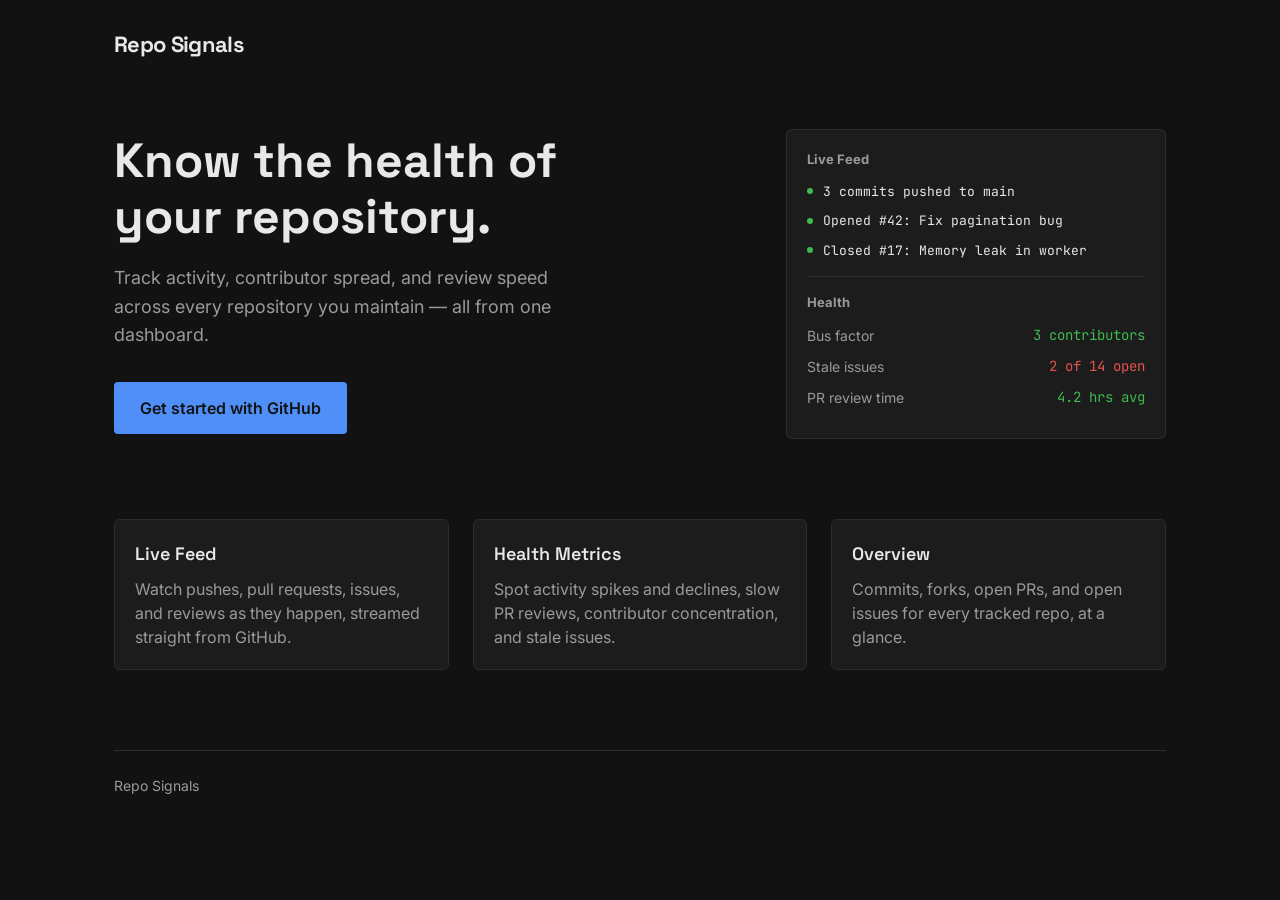
==== frontend/index.html @ c95cc1a8 "feat: landing page completed" ====
<!DOCTYPE html>
<html lang="en">
<head>
	<meta charset="UTF-8">
	<meta name="viewport" content="width=device-width, initial-scale=1.0">
	<title>Repo Signals</title>
	<link rel="stylesheet" href="common.css">
	<link rel="stylesheet" href="index.css">
</head>
<body>

	<div id="landing-container">

		<header class="landing-header">
			<span class="landing-wordmark">Repo Signals</span>
		</header>

		<section class="hero">
			<div class="hero-content">
				<h1 class="hero-headline">Know the health of your repository.</h1>
				<p class="hero-subhead">Track activity, contributor spread, and review speed across every repository you maintain — all from one dashboard.</p>
				<a href="./login.html" id="get-started-button">Get started with GitHub</a>
			</div>

			<div class="hero-preview card">
				<div class="preview-section-label">Live Feed</div>
				<div class="preview-feed-line">
					<span class="preview-live-dot"></span>
					<span>3 commits pushed to main</span>
				</div>
				<div class="preview-feed-line">
					<span class="preview-live-dot"></span>
					<span>Opened #42: Fix pagination bug</span>
				</div>
				<div class="preview-feed-line">
					<span class="preview-live-dot"></span>
					<span>Closed #17: Memory leak in worker</span>
				</div>

				<div class="preview-divider"></div>

				<div class="preview-section-label">Health</div>
				<div class="preview-metric-row">
					<span class="text-muted">Bus factor</span>
					<span class="status-good">3 contributors</span>
				</div>
				<div class="preview-metric-row">
					<span class="text-muted">Stale issues</span>
					<span class="status-bad">2 of 14 open</span>
				</div>
				<div class="preview-metric-row">
					<span class="text-muted">PR review time</span>
					<span class="status-good">4.2 hrs avg</span>
				</div>
			</div>
		</section>

		<section class="feature-grid">
			<div class="feature-card card">
				<h3>Live Feed</h3>
				<p class="text-muted">Watch pushes, pull requests, issues, and reviews as they happen, streamed straight from GitHub.</p>
			</div>
			<div class="feature-card card">
				<h3>Health Metrics</h3>
				<p class="text-muted">Spot activity spikes and declines, slow PR reviews, contributor concentration, and stale issues.</p>
			</div>
			<div class="feature-card card">
				<h3>Overview</h3>
				<p class="text-muted">Commits, forks, open PRs, and open issues for every tracked repo, at a glance.</p>
			</div>
		</section>

		<footer class="landing-footer">
			<span class="text-muted">Repo Signals</span>
		</footer>

	</div>

	<script type="module" src="index.js"></script>
</body>
</html>
---- frontend/common.css ----
@import url('https://fonts.googleapis.com/css2?family=Space+Grotesk:wght@700;800&family=Inter:wght@400;500;600&family=JetBrains+Mono:wght@400;500&display=swap');


:root {
	--color-bg: #121212;
	--color-surface: #1c1c1c;
	--color-border: #2c2c2c;
	--color-text-primary: #e8e8e8;
	--color-text-muted: #9a9a9a;
	--color-accent: #4f8ff7;
	--color-accent-hover: #3d7ce0;
	--color-success: #3fb950;
	--color-warning: #e5534b;
}

* {
	box-sizing: border-box;
	margin: 0;
	padding: 0;
}

html {
	font-size: 16px;
}

body {
	background-color: var(--color-bg);
	color: var(--color-text-primary);
	font-family: 'Inter', Arial, sans-serif;
	font-size: 1rem;
	line-height: 1.5;
	min-height: 100vh;
}

h1 {
	font-size: 2rem;
	font-weight: 700;
	font-family: 'Space Grotesk', Arial, sans-serif;
	color: var(--color-text-primary);
	margin-bottom: 16px;
}

h2 {
	font-size: 1.5rem;
	font-weight: 700;
	font-family: 'Space Grotesk', Arial, sans-serif;
	color: var(--color-text-primary);
	margin-bottom: 12px;
}

h3 {
	font-size: 1.125rem;
	font-weight: 600;
	font-family: 'Space Grotesk', Arial, sans-serif;
	color: var(--color-text-primary);
	margin-bottom: 8px;
}

p {
	color: var(--color-text-primary);
}

a {
	color: var(--color-accent);
	text-decoration: none;
}

a:hover {
	text-decoration: underline;
}

a:focus-visible {
	outline-width: 2px;
	outline-style: solid;
	outline-color: var(--color-accent);
	outline-offset: 2px;
}

button {
	background-color: var(--color-accent);
	color: var(--color-bg);
	font-family: 'Inter', Arial, sans-serif;
	font-size: 1rem;
	font-weight: 600;
	border-width: 0px;
	border-style: none;
	border-radius: 4px;
	padding-top: 10px;
	padding-bottom: 10px;
	padding-left: 18px;
	padding-right: 18px;
	cursor: pointer;
	transition-property: transform, background-color;
	transition-duration: 0.15s;
	transition-timing-function: ease-out;
}

button:hover {
	background-color: var(--color-accent-hover);
	transform: translateY(-2px);
}

button:focus-visible {
	outline-width: 2px;
	outline-style: solid;
	outline-color: var(--color-text-primary);
	outline-offset: 2px;
}

button:disabled {
	background-color: var(--color-border);
	color: var(--color-text-muted);
	cursor: not-allowed;
}

.container {
	max-width: 1100px;
	margin-left: auto;
	margin-right: auto;
	padding-left: 24px;
	padding-right: 24px;
	padding-top: 32px;
	padding-bottom: 32px;
}

.card {
	background-color: var(--color-surface);
	border-width: 1px;
	border-style: solid;
	border-color: var(--color-border);
	border-radius: 6px;
	padding-top: 20px;
	padding-bottom: 20px;
	padding-left: 20px;
	padding-right: 20px;
	transition-property: transform, box-shadow, border-color;
	transition-duration: 0.2s;
	transition-timing-function: ease-out;
}

.card:hover {
	transform: translateY(-4px);
	border-color: var(--color-accent);
	box-shadow: 0px 8px 24px rgba(79, 143, 247, 0.15);
}

.text-muted {
	color: var(--color-text-muted);
}

.status-good {
	color: var(--color-success);
}

.status-bad {
	color: var(--color-warning);
}
---- frontend/index.css ----
#landing-container {
	max-width: 1100px;
	margin-left: auto;
	margin-right: auto;
	padding-left: 24px;
	padding-right: 24px;
}

.landing-header {
	padding-top: 28px;
	padding-bottom: 28px;
}

.landing-wordmark {
	font-size: 1.375rem;
	font-weight: 800;
	font-family: 'Space Grotesk', Arial, sans-serif;
	letter-spacing: -0.03em;
	color: var(--color-text-primary);
}

.hero {
	display: flex;
	flex-direction: row;
	align-items: center;
	justify-content: space-between;
	gap: 60px;
	padding-top: 40px;
	padding-bottom: 80px;
}

.hero-content {
	flex-basis: 50%;
}

.hero-headline {
	font-size: 3rem;
	font-weight: 700;
	line-height: 1.15;
	color: var(--color-text-primary);
	margin-bottom: 20px;
}

.hero-subhead {
	font-size: 1.125rem;
	color: var(--color-text-muted);
	line-height: 1.6;
	margin-bottom: 32px;
	max-width: 480px;
}

#get-started-button {
	background-color: var(--color-accent);
	color: var(--color-bg);
	font-size: 1rem;
	font-weight: 600;
	text-decoration: none;
	display: inline-block;
	border-radius: 4px;
	padding-top: 14px;
	padding-bottom: 14px;
	padding-left: 26px;
	padding-right: 26px;
	transition-property: transform, background-color;
	transition-duration: 0.15s;
	transition-timing-function: ease-out;
}

#get-started-button:hover {
	background-color: var(--color-accent-hover);
	text-decoration: none;
	transform: translateY(-2px);
}

#get-started-button:focus-visible {
	outline-width: 2px;
	outline-style: solid;
	outline-color: var(--color-text-primary);
	outline-offset: 2px;
}

.hero-preview {
	flex-basis: 40%;
	max-width: 380px;
}

.preview-section-label {
	font-size: 0.8125rem;
	font-weight: 700;
	color: var(--color-text-muted);
	margin-bottom: 12px;
}

.preview-feed-line {
	display: flex;
	flex-direction: row;
	align-items: center;
	gap: 10px;
	font-family: 'JetBrains Mono', monospace;
	font-size: 0.8125rem;
	color: var(--color-text-primary);
	margin-bottom: 10px;
}

.preview-live-dot {
	width: 6px;
	height: 6px;
	border-radius: 50%;
	background-color: var(--color-success);
	flex-shrink: 0;
}

.preview-divider {
	border-top-width: 1px;
	border-top-style: solid;
	border-top-color: var(--color-border);
	margin-top: 16px;
	margin-bottom: 16px;
}

.preview-metric-row {
	display: flex;
	flex-direction: row;
	align-items: center;
	justify-content: space-between;
	font-size: 0.875rem;
	margin-bottom: 10px;
}

.feature-grid {
	display: flex;
	flex-direction: row;
	gap: 24px;
	padding-bottom: 80px;
}

.feature-card {
	flex-basis: 33%;
}

.feature-card h3 {
	margin-bottom: 10px;
}

.landing-footer {
	border-top-width: 1px;
	border-top-style: solid;
	border-top-color: var(--color-border);
	padding-top: 24px;
	padding-bottom: 24px;
	font-size: 0.875rem;
}

.preview-metric-row span:last-child {
	font-family: 'JetBrains Mono', monospace;
}


@media (max-width: 800px) {
	.hero {
		flex-direction: column;
		align-items: flex-start;
	}
	.hero-preview {
		max-width: none;
		width: 100%;
	}
	.feature-grid {
		flex-direction: column;
	}
}
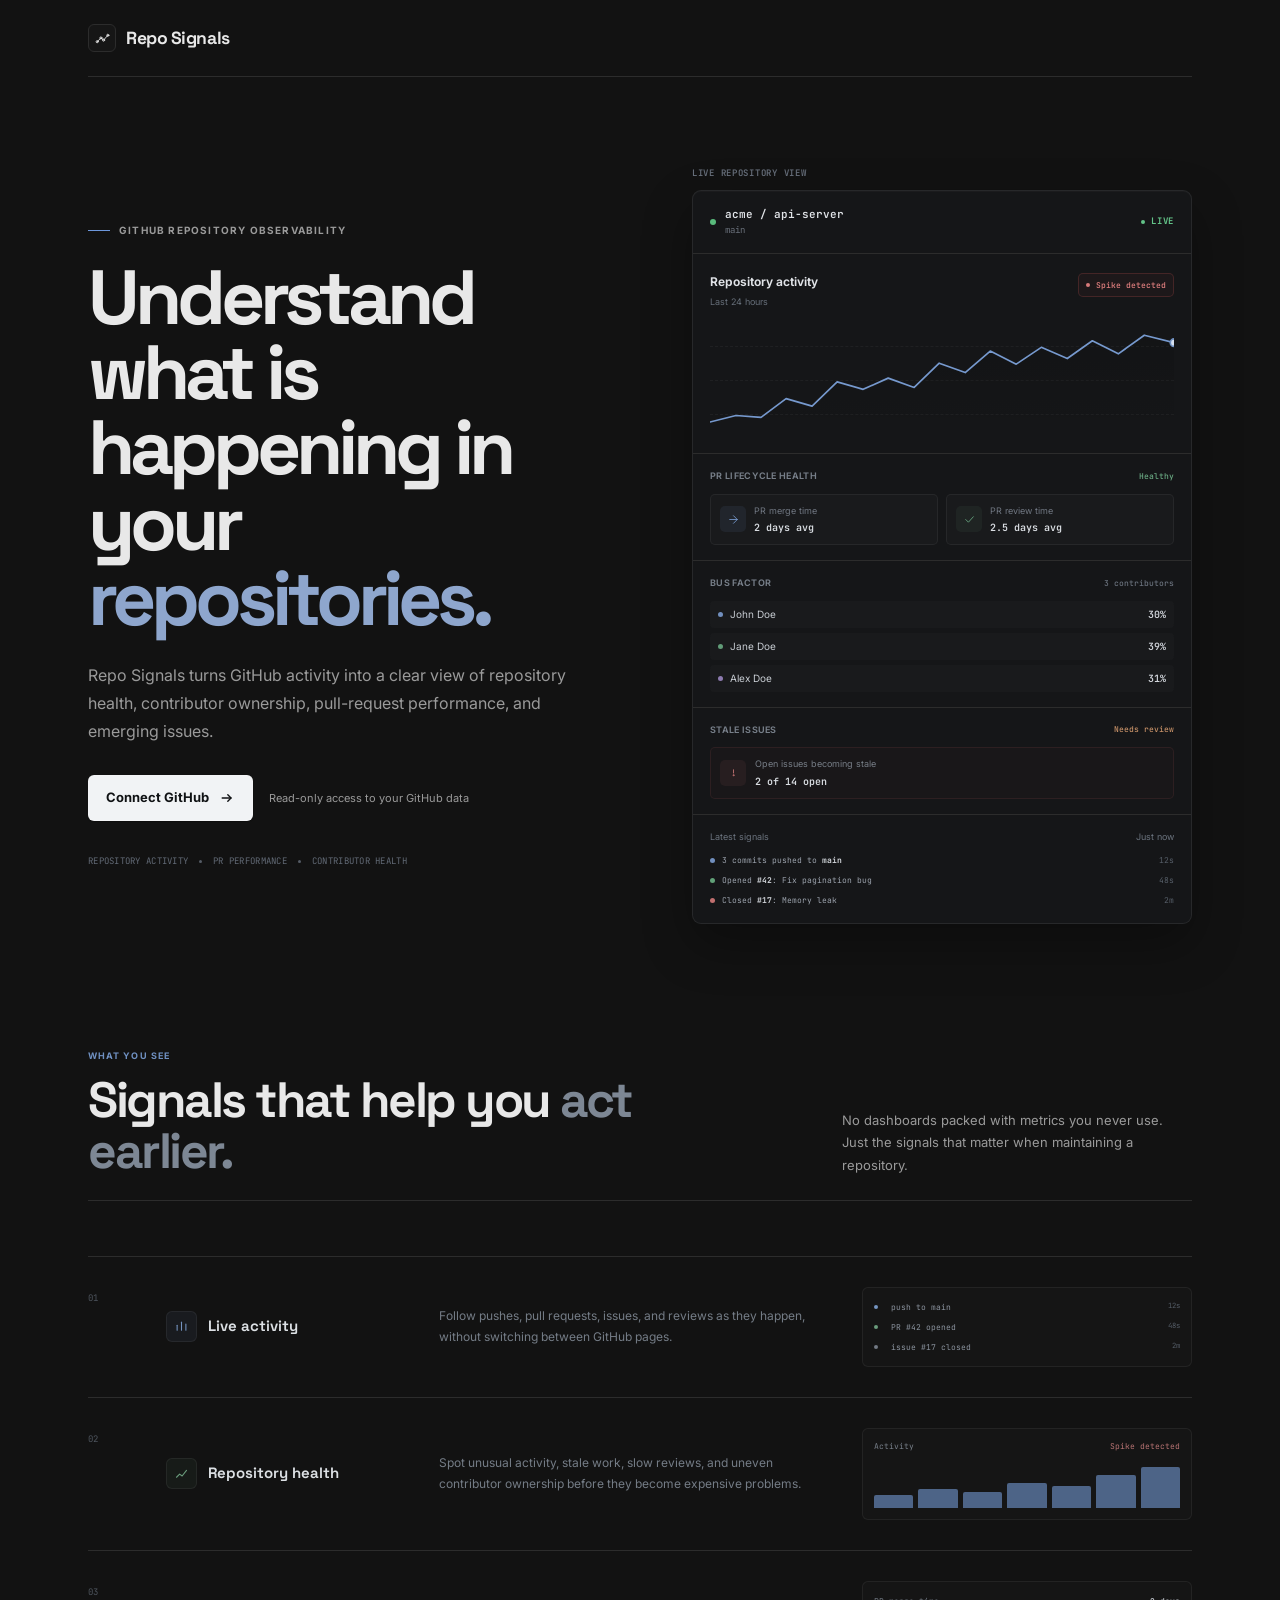
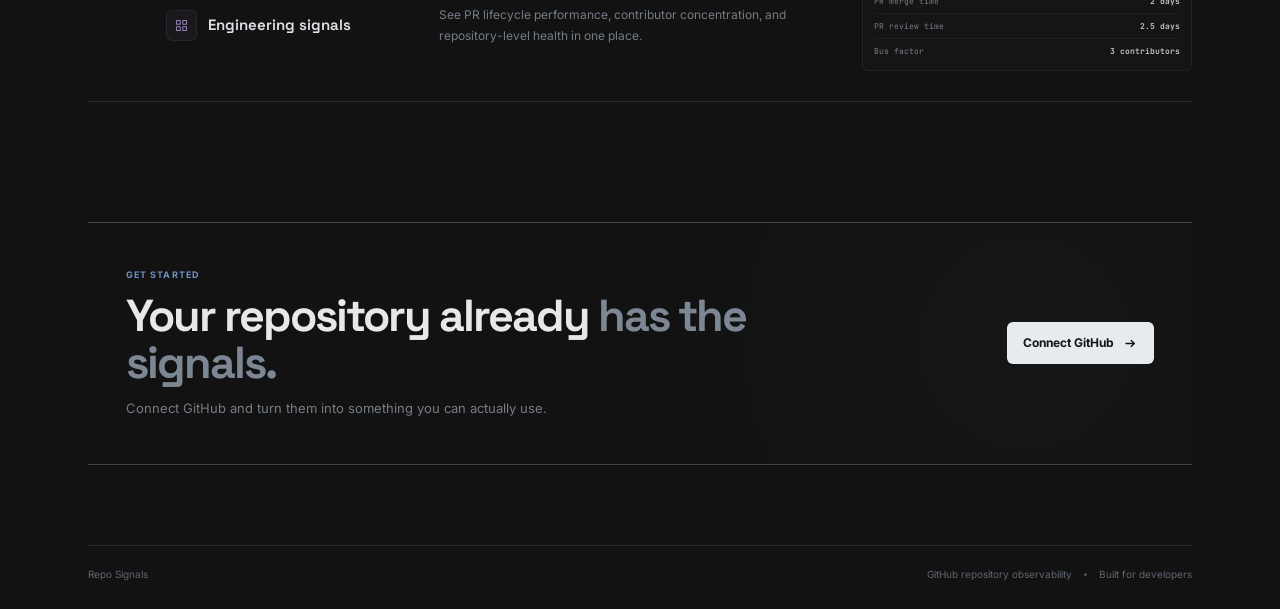
==== commit 2f430bb5: "feat: new and improved landing page" ====
--- a/frontend/index.html
+++ b/frontend/index.html
@@ -1,81 +1,1033 @@
 <!DOCTYPE html>
 <html lang="en">
+
 <head>
+
 	<meta charset="UTF-8">
-	<meta name="viewport" content="width=device-width, initial-scale=1.0">
+
+	<meta
+		name="viewport"
+		content="width=device-width, initial-scale=1.0"
+	>
+
 	<title>Repo Signals</title>
-	<link rel="stylesheet" href="common.css">
-	<link rel="stylesheet" href="index.css">
+
+	<link
+		rel="stylesheet"
+		href="common.css"
+	>
+
+	<link
+		rel="stylesheet"
+		href="index.css"
+	>
+
 </head>
+
+
 <body>
 
 	<div id="landing-container">
 
+
+		<!-- =====================================================
+		     HEADER
+		     ===================================================== -->
+
 		<header class="landing-header">
-			<span class="landing-wordmark">Repo Signals</span>
+
+			<a
+				class="landing-brand"
+				href="./index.html"
+				aria-label="Repo Signals home"
+			>
+
+				<span
+					class="brand-mark"
+					aria-hidden="true"
+				>
+
+					<svg viewBox="0 0 32 32">
+
+						<path d="M6 22L13 15L18 19L26 10"></path>
+
+						<circle
+							cx="6"
+							cy="22"
+							r="2"
+						></circle>
+
+						<circle
+							cx="13"
+							cy="15"
+							r="2"
+						></circle>
+
+						<circle
+							cx="18"
+							cy="19"
+							r="2"
+						></circle>
+
+						<circle
+							cx="26"
+							cy="10"
+							r="2"
+						></circle>
+
+					</svg>
+
+				</span>
+
+				<span class="landing-wordmark">
+					Repo Signals
+				</span>
+
+			</a>
+
 		</header>
 
-		<section class="hero">
-			<div class="hero-content">
-				<h1 class="hero-headline">Know the health of your repository.</h1>
-				<p class="hero-subhead">Track activity, contributor spread, and review speed across every repository you maintain — all from one dashboard.</p>
-				<a href="./login.html" id="get-started-button">Get started with GitHub</a>
+
+
+		<main>
+
+
+			<!-- =====================================================
+			     HERO
+			     ===================================================== -->
+
+			<section class="hero">
+
+
+				<div class="hero-content">
+
+
+					<div class="hero-eyebrow">
+
+						<span class="eyebrow-line"></span>
+
+						GITHUB REPOSITORY OBSERVABILITY
+
+					</div>
+
+
+					<h1 class="hero-headline">
+
+						Understand what is
+						happening in your
+
+						<span>
+							repositories.
+						</span>
+
+					</h1>
+
+
+					<p class="hero-subhead">
+
+						Repo Signals turns GitHub activity into a clear view
+						of repository health, contributor ownership,
+						pull-request performance, and emerging issues.
+
+					</p>
+
+
+					<div class="hero-actions">
+
+						<a
+							href="./login.html"
+							id="get-started-button"
+						>
+
+							<span>
+								Connect GitHub
+							</span>
+
+							<svg
+								class="button-arrow"
+								viewBox="0 0 20 20"
+								aria-hidden="true"
+							>
+
+								<path d="M4 10H15"></path>
+
+								<path d="M11 6L15 10L11 14"></path>
+
+							</svg>
+
+						</a>
+
+
+						<span class="hero-note">
+							Read-only access to your GitHub data
+						</span>
+
+					</div>
+
+
+					<div class="hero-meta">
+
+						<span>
+							Repository activity
+						</span>
+
+						<span class="meta-divider"></span>
+
+						<span>
+							PR performance
+						</span>
+
+						<span class="meta-divider"></span>
+
+						<span>
+							Contributor health
+						</span>
+
+					</div>
+
+
+				</div>
+
+
+
+				<!-- =================================================
+				     PRODUCT PREVIEW
+				     ================================================= -->
+
+				<div class="hero-preview-wrap">
+
+
+					<div class="preview-label">
+						LIVE REPOSITORY VIEW
+					</div>
+
+
+					<div class="hero-preview card">
+
+
+						<!-- Repository header -->
+
+						<div class="preview-topbar">
+
+							<div class="preview-repo">
+
+								<span class="repo-status-dot"></span>
+
+								<div>
+
+									<span class="preview-repo-name">
+										acme / api-server
+									</span>
+
+									<span class="preview-branch">
+										main
+									</span>
+
+								</div>
+
+							</div>
+
+
+							<span class="preview-live-label">
+
+								<span class="preview-live-dot"></span>
+
+								LIVE
+
+							</span>
+
+						</div>
+
+
+
+						<!-- Repository activity -->
+
+						<div class="preview-chart">
+
+							<div class="preview-chart-header">
+
+								<div>
+
+									<span class="chart-title">
+										Repository activity
+									</span>
+
+									<span class="chart-subtitle">
+										Last 24 hours
+									</span>
+
+								</div>
+
+
+								<span class="chart-alert">
+
+									<span class="chart-alert-dot"></span>
+
+									Spike detected
+
+								</span>
+
+							</div>
+
+
+							<div class="activity-chart">
+
+								<div class="chart-grid-line"></div>
+								<div class="chart-grid-line"></div>
+								<div class="chart-grid-line"></div>
+
+
+								<svg
+									viewBox="0 0 500 120"
+									preserveAspectRatio="none"
+									aria-hidden="true"
+								>
+
+									<defs>
+
+										<linearGradient
+											id="activity-fill"
+											x1="0"
+											y1="0"
+											x2="0"
+											y2="1"
+										>
+
+											<stop
+												offset="0%"
+												stop-opacity="0.12"
+											></stop>
+
+											<stop
+												offset="100%"
+												stop-opacity="0"
+											></stop>
+
+										</linearGradient>
+
+									</defs>
+
+
+									<path
+										class="chart-area"
+										d="M0,105 L28,98 L55,100 L82,80 L110,88 L137,62 L165,70 L192,58 L220,68 L247,42 L275,52 L302,29 L330,43 L357,25 L385,37 L412,18 L440,32 L468,12 L500,20 L500,120 L0,120 Z"
+									></path>
+
+
+									<path
+										class="chart-line"
+										d="M0,105 L28,98 L55,100 L82,80 L110,88 L137,62 L165,70 L192,58 L220,68 L247,42 L275,52 L302,29 L330,43 L357,25 L385,37 L412,18 L440,32 L468,12 L500,20"
+									></path>
+
+
+									<circle
+										class="chart-endpoint"
+										cx="500"
+										cy="20"
+										r="4"
+									></circle>
+
+								</svg>
+
+							</div>
+
+						</div>
+
+
+
+						<!-- PR lifecycle -->
+
+						<div class="preview-section">
+
+							<div class="preview-section-header">
+
+								<span>
+									PR lifecycle health
+								</span>
+
+								<span class="section-status status-good">
+									Healthy
+								</span>
+
+							</div>
+
+
+							<div class="lifecycle-grid">
+
+
+								<div class="lifecycle-item">
+
+									<div class="metric-icon blue-icon">
+
+										<svg viewBox="0 0 24 24">
+
+											<path d="M5 12H19"></path>
+
+											<path
+												d="M12 5L19 12L12 19"
+											></path>
+
+										</svg>
+
+									</div>
+
+
+									<div class="metric-copy">
+
+										<span>
+											PR merge time
+										</span>
+
+										<strong>
+											2 days avg
+										</strong>
+
+									</div>
+
+								</div>
+
+
+								<div class="lifecycle-item">
+
+									<div class="metric-icon green-icon">
+
+										<svg viewBox="0 0 24 24">
+
+											<path d="M5 12L10 17L19 7"></path>
+
+										</svg>
+
+									</div>
+
+
+									<div class="metric-copy">
+
+										<span>
+											PR review time
+										</span>
+
+										<strong>
+											2.5 days avg
+										</strong>
+
+									</div>
+
+								</div>
+
+
+							</div>
+
+						</div>
+
+
+
+						<!-- Bus factor -->
+
+						<div class="preview-section">
+
+							<div class="preview-section-header">
+
+								<span>
+									Bus factor
+								</span>
+
+								<span class="section-status">
+									3 contributors
+								</span>
+
+							</div>
+
+
+							<div class="ownership-list">
+
+
+								<div class="ownership-row">
+
+									<div class="ownership-person">
+
+										<span class="person-dot dot-blue"></span>
+
+										<span>
+											John Doe
+										</span>
+
+									</div>
+
+									<span class="ownership-value">
+										30%
+									</span>
+
+								</div>
+
+
+								<div class="ownership-row">
+
+									<div class="ownership-person">
+
+										<span class="person-dot dot-green"></span>
+
+										<span>
+											Jane Doe
+										</span>
+
+									</div>
+
+									<span class="ownership-value">
+										39%
+									</span>
+
+								</div>
+
+
+								<div class="ownership-row">
+
+									<div class="ownership-person">
+
+										<span class="person-dot dot-purple"></span>
+
+										<span>
+											Alex Doe
+										</span>
+
+									</div>
+
+									<span class="ownership-value">
+										31%
+									</span>
+
+								</div>
+
+
+							</div>
+
+						</div>
+
+
+
+						<!-- Stale issues -->
+
+						<div class="preview-section stale-section">
+
+							<div class="preview-section-header">
+
+								<span>
+									Stale issues
+								</span>
+
+								<span class="section-status status-warning">
+									Needs review
+								</span>
+
+							</div>
+
+
+							<div class="stale-issue-row">
+
+								<div class="metric-icon red-icon">
+
+									<svg viewBox="0 0 24 24">
+
+										<path d="M12 7V13"></path>
+
+										<circle
+											cx="12"
+											cy="17"
+											r="1"
+										></circle>
+
+									</svg>
+
+								</div>
+
+
+								<div class="metric-copy">
+
+									<span>
+										Open issues becoming stale
+									</span>
+
+									<strong>
+										2 of 14 open
+									</strong>
+
+								</div>
+
+							</div>
+
+						</div>
+
+
+
+						<!-- Latest signals -->
+
+						<div class="preview-feed">
+
+							<div class="preview-feed-header">
+
+								<span>
+									Latest signals
+								</span>
+
+								<span>
+									Just now
+								</span>
+
+							</div>
+
+
+							<div class="preview-feed-line">
+
+								<span
+									class="preview-signal-dot signal-blue"
+								></span>
+
+								<span class="feed-message">
+
+									3 commits pushed to
+									<strong>main</strong>
+
+								</span>
+
+								<span class="feed-time">
+									12s
+								</span>
+
+							</div>
+
+
+							<div class="preview-feed-line">
+
+								<span
+									class="preview-signal-dot signal-green"
+								></span>
+
+								<span class="feed-message">
+
+									Opened
+									<strong>#42</strong>:
+									Fix pagination bug
+
+								</span>
+
+								<span class="feed-time">
+									48s
+								</span>
+
+							</div>
+
+
+							<div class="preview-feed-line">
+
+								<span
+									class="preview-signal-dot signal-red"
+								></span>
+
+								<span class="feed-message">
+
+									Closed
+									<strong>#17</strong>:
+									Memory leak
+
+								</span>
+
+								<span class="feed-time">
+									2m
+								</span>
+
+							</div>
+
+						</div>
+
+
+					</div>
+
+
+				</div>
+
+			</section>
+
+
+
+			<!-- =====================================================
+			     PRODUCT FEATURES
+			     ===================================================== -->
+
+			<section class="feature-section">
+
+
+				<div class="section-intro">
+
+					<div>
+
+						<span class="section-eyebrow">
+							WHAT YOU SEE
+						</span>
+
+						<h2>
+							Signals that help you
+							<span>act earlier.</span>
+						</h2>
+
+					</div>
+
+
+					<p>
+
+						No dashboards packed with metrics you never use.
+						Just the signals that matter when maintaining
+						a repository.
+
+					</p>
+
+				</div>
+
+
+
+				<div class="feature-list">
+
+
+					<!-- Feature 01 -->
+
+					<article class="feature-row">
+
+						<div class="feature-number">
+							01
+						</div>
+
+
+						<div class="feature-title">
+
+							<div class="feature-icon feature-blue">
+
+								<svg viewBox="0 0 24 24">
+
+									<path d="M5 18V10"></path>
+									<path d="M12 18V5"></path>
+									<path d="M19 18V8"></path>
+
+								</svg>
+
+							</div>
+
+							<h3>
+								Live activity
+							</h3>
+
+						</div>
+
+
+						<p class="feature-description">
+
+							Follow pushes, pull requests, issues, and reviews
+							as they happen, without switching between GitHub
+							pages.
+
+						</p>
+
+
+						<div class="feature-demo activity-demo">
+
+							<div class="demo-line">
+								<span class="demo-dot blue-demo-dot"></span>
+								<span>push to main</span>
+								<small>12s</small>
+							</div>
+
+							<div class="demo-line">
+								<span class="demo-dot green-demo-dot"></span>
+								<span>PR #42 opened</span>
+								<small>48s</small>
+							</div>
+
+							<div class="demo-line">
+								<span class="demo-dot gray-demo-dot"></span>
+								<span>issue #17 closed</span>
+								<small>2m</small>
+							</div>
+
+						</div>
+
+					</article>
+
+
+
+					<!-- Feature 02 -->
+
+					<article class="feature-row">
+
+						<div class="feature-number">
+							02
+						</div>
+
+
+						<div class="feature-title">
+
+							<div class="feature-icon feature-green">
+
+								<svg viewBox="0 0 24 24">
+
+									<path
+										d="M4 18L9 13L13 16L20 7"
+									></path>
+
+								</svg>
+
+							</div>
+
+							<h3>
+								Repository health
+							</h3>
+
+						</div>
+
+
+						<p class="feature-description">
+
+							Spot unusual activity, stale work, slow reviews,
+							and uneven contributor ownership before they
+							become expensive problems.
+
+						</p>
+
+
+						<div class="feature-demo health-demo">
+
+							<div class="health-demo-header">
+
+								<span>
+									Activity
+								</span>
+
+								<span class="health-demo-alert">
+									Spike detected
+								</span>
+
+							</div>
+
+
+							<div class="health-bars">
+
+								<span style="height: 28%"></span>
+								<span style="height: 42%"></span>
+								<span style="height: 35%"></span>
+								<span style="height: 54%"></span>
+								<span style="height: 48%"></span>
+								<span style="height: 72%"></span>
+								<span style="height: 91%"></span>
+
+							</div>
+
+						</div>
+
+					</article>
+
+
+
+					<!-- Feature 03 -->
+
+					<article class="feature-row">
+
+						<div class="feature-number">
+							03
+						</div>
+
+
+						<div class="feature-title">
+
+							<div class="feature-icon feature-purple">
+
+								<svg viewBox="0 0 24 24">
+
+									<rect
+										x="4"
+										y="4"
+										width="6"
+										height="6"
+									></rect>
+
+									<rect
+										x="14"
+										y="4"
+										width="6"
+										height="6"
+									></rect>
+
+									<rect
+										x="4"
+										y="14"
+										width="6"
+										height="6"
+									></rect>
+
+									<rect
+										x="14"
+										y="14"
+										width="6"
+										height="6"
+									></rect>
+
+								</svg>
+
+							</div>
+
+							<h3>
+								Engineering signals
+							</h3>
+
+						</div>
+
+
+						<p class="feature-description">
+
+							See PR lifecycle performance, contributor
+							concentration, and repository-level health
+							in one place.
+
+						</p>
+
+
+						<div class="feature-demo signal-demo">
+
+							<div class="signal-demo-row">
+
+								<span>
+									PR merge time
+								</span>
+
+								<strong>
+									2 days
+								</strong>
+
+							</div>
+
+
+							<div class="signal-demo-row">
+
+								<span>
+									PR review time
+								</span>
+
+								<strong>
+									2.5 days
+								</strong>
+
+							</div>
+
+
+							<div class="signal-demo-row">
+
+								<span>
+									Bus factor
+								</span>
+
+								<strong>
+									3 contributors
+								</strong>
+
+							</div>
+
+						</div>
+
+					</article>
+
+
+				</div>
+
+			</section>
+
+
+
+			<!-- =====================================================
+			     BOTTOM CTA
+			     ===================================================== -->
+
+			<section class="bottom-cta">
+
+				<div class="bottom-cta-copy">
+
+					<span class="section-eyebrow">
+						GET STARTED
+					</span>
+
+
+					<h2>
+
+						Your repository already
+						<span>
+							has the signals.
+						</span>
+
+					</h2>
+
+
+					<p>
+
+						Connect GitHub and turn them into something
+						you can actually use.
+
+					</p>
+
+				</div>
+
+
+				<a
+					href="./login.html"
+					class="secondary-cta"
+				>
+
+					Connect GitHub
+
+					<svg
+						viewBox="0 0 20 20"
+						aria-hidden="true"
+					>
+
+						<path d="M4 10H15"></path>
+
+						<path d="M11 6L15 10L11 14"></path>
+
+					</svg>
+
+				</a>
+
+			</section>
+
+		</main>
+
+
+
+		<footer class="landing-footer">
+
+			<span>
+				Repo Signals
+			</span>
+
+
+			<div class="footer-right">
+
+				<span>
+					GitHub repository observability
+				</span>
+
+				<span class="footer-divider"></span>
+
+				<span>
+					Built for developers
+				</span>
+
 			</div>
 
-			<div class="hero-preview card">
-				<div class="preview-section-label">Live Feed</div>
-				<div class="preview-feed-line">
-					<span class="preview-live-dot"></span>
-					<span>3 commits pushed to main</span>
-				</div>
-				<div class="preview-feed-line">
-					<span class="preview-live-dot"></span>
-					<span>Opened #42: Fix pagination bug</span>
-				</div>
-				<div class="preview-feed-line">
-					<span class="preview-live-dot"></span>
-					<span>Closed #17: Memory leak in worker</span>
-				</div>
-
-				<div class="preview-divider"></div>
-
-				<div class="preview-section-label">Health</div>
-				<div class="preview-metric-row">
-					<span class="text-muted">Bus factor</span>
-					<span class="status-good">3 contributors</span>
-				</div>
-				<div class="preview-metric-row">
-					<span class="text-muted">Stale issues</span>
-					<span class="status-bad">2 of 14 open</span>
-				</div>
-				<div class="preview-metric-row">
-					<span class="text-muted">PR review time</span>
-					<span class="status-good">4.2 hrs avg</span>
-				</div>
-			</div>
-		</section>
-
-		<section class="feature-grid">
-			<div class="feature-card card">
-				<h3>Live Feed</h3>
-				<p class="text-muted">Watch pushes, pull requests, issues, and reviews as they happen, streamed straight from GitHub.</p>
-			</div>
-			<div class="feature-card card">
-				<h3>Health Metrics</h3>
-				<p class="text-muted">Spot activity spikes and declines, slow PR reviews, contributor concentration, and stale issues.</p>
-			</div>
-			<div class="feature-card card">
-				<h3>Overview</h3>
-				<p class="text-muted">Commits, forks, open PRs, and open issues for every tracked repo, at a glance.</p>
-			</div>
-		</section>
-
-		<footer class="landing-footer">
-			<span class="text-muted">Repo Signals</span>
 		</footer>
 
+
 	</div>
 
-	<script type="module" src="index.js"></script>
+
+	<script
+		type="module"
+		src="index.js"
+	></script>
+
 </body>
+
 </html>
--- a/frontend/index.css
+++ b/frontend/index.css
@@ -1,171 +1,1703 @@
+/* =========================================================
+   PAGE
+   ========================================================= */
+
 #landing-container {
-	max-width: 1100px;
+	position: relative;
+	z-index: 1;
+
+	max-width: 1160px;
+
 	margin-left: auto;
 	margin-right: auto;
-	padding-left: 24px;
-	padding-right: 24px;
-}
+
+	padding-left: 28px;
+	padding-right: 28px;
+}
+
+
+/* =========================================================
+   HEADER
+   ========================================================= */
 
 .landing-header {
-	padding-top: 28px;
-	padding-bottom: 28px;
+	display: flex;
+
+	align-items: center;
+	justify-content: space-between;
+
+	padding-top: 24px;
+	padding-bottom: 24px;
+
+	border-bottom: 1px solid var(--color-border);
+}
+
+.landing-brand {
+	display: inline-flex;
+
+	align-items: center;
+
+	gap: 10px;
+
+	color: var(--color-text-primary);
+
+	text-decoration: none;
+}
+
+.landing-brand:hover {
+	text-decoration: none;
+}
+
+.brand-mark {
+	display: flex;
+
+	width: 28px;
+	height: 28px;
+
+	align-items: center;
+	justify-content: center;
+
+	border: 1px solid var(--color-border);
+
+	border-radius: 6px;
+
+	background: rgba(255, 255, 255, 0.02);
+}
+
+.brand-mark svg {
+	width: 17px;
+	height: 17px;
+
+	fill: none;
+
+	stroke: var(--color-text-primary);
+
+	stroke-width: 1.7;
+
+	stroke-linecap: round;
+	stroke-linejoin: round;
 }
 
 .landing-wordmark {
-	font-size: 1.375rem;
-	font-weight: 800;
 	font-family: 'Space Grotesk', Arial, sans-serif;
-	letter-spacing: -0.03em;
+
+	font-size: 1.1rem;
+
+	font-weight: 700;
+
+	letter-spacing: -0.025em;
+}
+
+.header-github-link {
+	display: inline-flex;
+
+	align-items: center;
+
+	gap: 7px;
+
+	color: var(--color-text-muted);
+
+	font-size: 0.75rem;
+
+	font-weight: 600;
+
+	text-decoration: none;
+
+	transition:
+		color 0.18s ease;
+}
+
+.header-github-link:hover {
 	color: var(--color-text-primary);
-}
+
+	text-decoration: none;
+}
+
+.header-github-link svg {
+	width: 15px;
+	height: 15px;
+
+	fill: none;
+
+	stroke: currentColor;
+
+	stroke-width: 1.7;
+
+	stroke-linecap: round;
+	stroke-linejoin: round;
+}
+
+
+/* =========================================================
+   HERO
+   ========================================================= */
 
 .hero {
-	display: flex;
-	flex-direction: row;
-	align-items: center;
+	display: grid;
+
+	grid-template-columns:
+		minmax(0, 1fr)
+		minmax(420px, 500px);
+
+	align-items: center;
+
+	gap: 90px;
+
+	padding-top: 90px;
+	padding-bottom: 125px;
+}
+
+.hero-content {
+	max-width: 590px;
+}
+
+.hero-eyebrow {
+	display: flex;
+
+	align-items: center;
+
+	gap: 9px;
+
+	margin-bottom: 22px;
+
+	color: var(--color-text-muted);
+
+	font-size: 0.625rem;
+
+	font-weight: 700;
+
+	letter-spacing: 0.12em;
+}
+
+.eyebrow-line {
+	width: 22px;
+	height: 1px;
+
+	background: #6d97dc;
+}
+
+.hero-headline {
+	max-width: 680px;
+
+	margin: 0 0 25px;
+
+	color: var(--color-text-primary);
+
+	font-size: clamp(
+		3.35rem,
+		6vw,
+		5.1rem
+	);
+
+	font-weight: 700;
+
+	line-height: 0.98;
+
+	letter-spacing: -0.065em;
+}
+
+.hero-headline span {
+	display: block;
+
+	color: #8ea6cd;
+}
+
+.hero-subhead {
+	max-width: 520px;
+
+	margin: 0 0 30px;
+
+	color: var(--color-text-muted);
+
+	font-size: 1rem;
+
+	line-height: 1.75;
+}
+
+.hero-actions {
+	display: flex;
+
+	align-items: center;
+
+	gap: 16px;
+
+	margin-bottom: 34px;
+}
+
+#get-started-button {
+	display: inline-flex;
+
+	align-items: center;
+	justify-content: center;
+
+	gap: 10px;
+
+	padding: 12px 17px;
+
+	border: 1px solid rgba(255, 255, 255, 0.10);
+
+	border-radius: 6px;
+
+	background: #f1f3f5;
+
+	color: #101214;
+
+	font-size: 0.8125rem;
+
+	font-weight: 700;
+
+	text-decoration: none;
+
+	box-shadow:
+		0 1px 1px rgba(0, 0, 0, 0.25);
+
+	transition:
+		background-color 0.18s ease,
+		transform 0.18s ease;
+}
+
+#get-started-button:hover {
+	background: #ffffff;
+
+	transform: translateY(-1px);
+
+	text-decoration: none;
+}
+
+#get-started-button:focus-visible {
+	outline: 2px solid #87a8dc;
+
+	outline-offset: 3px;
+}
+
+.button-arrow {
+	width: 16px;
+	height: 16px;
+
+	fill: none;
+
+	stroke: currentColor;
+
+	stroke-width: 1.7;
+
+	stroke-linecap: round;
+	stroke-linejoin: round;
+
+	transition:
+		transform 0.18s ease;
+}
+
+#get-started-button:hover .button-arrow,
+.secondary-cta:hover svg {
+	transform: translateX(3px);
+}
+
+.hero-note {
+	color: var(--color-text-muted);
+
+	font-size: 0.6875rem;
+}
+
+.hero-meta {
+	display: flex;
+
+	align-items: center;
+
+	flex-wrap: wrap;
+
+	gap: 11px;
+
+	color: #626a76;
+
+	font-family: 'JetBrains Mono', monospace;
+
+	font-size: 0.5625rem;
+
+	text-transform: uppercase;
+
+	letter-spacing: 0.03em;
+}
+
+.meta-divider {
+	width: 3px;
+	height: 3px;
+
+	border-radius: 50%;
+
+	background: #555c66;
+}
+
+
+/* =========================================================
+   PRODUCT PREVIEW
+   ========================================================= */
+
+.hero-preview-wrap {
+	position: relative;
+}
+
+.preview-label {
+	margin-bottom: 9px;
+
+	color: #656d79;
+
+	font-family: 'JetBrains Mono', monospace;
+
+	font-size: 0.5625rem;
+
+	font-weight: 600;
+
+	letter-spacing: 0.08em;
+
+	text-transform: uppercase;
+}
+
+.hero-preview {
+	width: 100%;
+
+	padding: 0 !important;
+
+	overflow: hidden;
+
+	border: 1px solid rgba(255, 255, 255, 0.08) !important;
+
+	border-radius: 9px;
+
+	background:
+		#151618 !important;
+
+	box-shadow:
+		0 20px 50px rgba(0, 0, 0, 0.30),
+		0 1px 0 rgba(255, 255, 255, 0.025) inset;
+}
+
+
+/* =========================================================
+   PREVIEW HEADER
+   ========================================================= */
+
+.preview-topbar {
+	display: flex;
+
+	align-items: center;
+
 	justify-content: space-between;
-	gap: 60px;
-	padding-top: 40px;
-	padding-bottom: 80px;
-}
-
-.hero-content {
-	flex-basis: 50%;
-}
-
-.hero-headline {
-	font-size: 3rem;
-	font-weight: 700;
-	line-height: 1.15;
-	color: var(--color-text-primary);
-	margin-bottom: 20px;
-}
-
-.hero-subhead {
-	font-size: 1.125rem;
-	color: var(--color-text-muted);
-	line-height: 1.6;
-	margin-bottom: 32px;
-	max-width: 480px;
-}
-
-#get-started-button {
-	background-color: var(--color-accent);
-	color: var(--color-bg);
-	font-size: 1rem;
-	font-weight: 600;
-	text-decoration: none;
-	display: inline-block;
-	border-radius: 4px;
-	padding-top: 14px;
-	padding-bottom: 14px;
-	padding-left: 26px;
-	padding-right: 26px;
-	transition-property: transform, background-color;
-	transition-duration: 0.15s;
-	transition-timing-function: ease-out;
-}
-
-#get-started-button:hover {
-	background-color: var(--color-accent-hover);
-	text-decoration: none;
-	transform: translateY(-2px);
-}
-
-#get-started-button:focus-visible {
-	outline-width: 2px;
-	outline-style: solid;
-	outline-color: var(--color-text-primary);
-	outline-offset: 2px;
-}
-
-.hero-preview {
-	flex-basis: 40%;
-	max-width: 380px;
-}
-
-.preview-section-label {
-	font-size: 0.8125rem;
-	font-weight: 700;
-	color: var(--color-text-muted);
-	margin-bottom: 12px;
-}
-
-.preview-feed-line {
-	display: flex;
-	flex-direction: row;
-	align-items: center;
-	gap: 10px;
-	font-family: 'JetBrains Mono', monospace;
-	font-size: 0.8125rem;
-	color: var(--color-text-primary);
-	margin-bottom: 10px;
-}
-
-.preview-live-dot {
+
+	padding: 15px 17px;
+
+	border-bottom: 1px solid var(--color-border);
+}
+
+.preview-repo {
+	display: flex;
+
+	align-items: center;
+
+	gap: 9px;
+}
+
+.repo-status-dot {
 	width: 6px;
 	height: 6px;
+
 	border-radius: 50%;
-	background-color: var(--color-success);
+
+	background: #59bb7c;
+}
+
+.preview-repo-name {
+	display: block;
+
+	color: #e1e4e8;
+
+	font-family: 'JetBrains Mono', monospace;
+
+	font-size: 0.6875rem;
+
+	font-weight: 600;
+}
+
+.preview-branch {
+	display: block;
+
+	margin-top: 2px;
+
+	color: #686f79;
+
+	font-family: 'JetBrains Mono', monospace;
+
+	font-size: 0.5625rem;
+}
+
+.preview-live-label {
+	display: inline-flex;
+
+	align-items: center;
+
+	gap: 6px;
+
+	color: #63c388;
+
+	font-family: 'JetBrains Mono', monospace;
+
+	font-size: 0.5625rem;
+
+	font-weight: 700;
+
+	letter-spacing: 0.08em;
+}
+
+.preview-live-dot {
+	width: 4px;
+	height: 4px;
+
+	border-radius: 50%;
+
+	background: #63c388;
+}
+
+
+/* =========================================================
+   ACTIVITY CHART
+   ========================================================= */
+
+.preview-chart {
+	padding: 19px 17px 17px;
+}
+
+.preview-chart-header {
+	display: flex;
+
+	align-items: flex-start;
+
+	justify-content: space-between;
+
+	gap: 12px;
+
+	margin-bottom: 16px;
+}
+
+.chart-title {
+	display: block;
+
+	color: #e0e3e7;
+
+	font-size: 0.75rem;
+
+	font-weight: 650;
+}
+
+.chart-subtitle {
+	display: block;
+
+	margin-top: 4px;
+
+	color: #666e79;
+
+	font-size: 0.5625rem;
+}
+
+.chart-alert {
+	display: inline-flex;
+
+	align-items: center;
+
+	gap: 6px;
+
+	padding: 5px 7px;
+
+	border: 1px solid rgba(185, 77, 77, 0.25);
+
+	border-radius: 5px;
+
+	background: rgba(185, 77, 77, 0.055);
+
+	color: #d77a7a;
+
+	font-family: 'JetBrains Mono', monospace;
+
+	font-size: 0.5rem;
+
+	font-weight: 600;
+
+	white-space: nowrap;
+}
+
+.chart-alert-dot {
+	width: 4px;
+	height: 4px;
+
+	border-radius: 50%;
+
+	background: #d77a7a;
+}
+
+.activity-chart {
+	position: relative;
+
+	height: 112px;
+}
+
+.activity-chart svg {
+	position: absolute;
+
+	inset: 0;
+
+	width: 100%;
+	height: 100%;
+}
+
+.chart-grid-line {
+	position: absolute;
+
+	left: 0;
+	right: 0;
+
+	border-top: 1px dashed rgba(255, 255, 255, 0.045);
+}
+
+.chart-grid-line:nth-child(1) {
+	top: 20%;
+}
+
+.chart-grid-line:nth-child(2) {
+	top: 50%;
+}
+
+.chart-grid-line:nth-child(3) {
+	top: 80%;
+}
+
+.chart-area {
+	fill: url(#activity-fill);
+}
+
+.chart-line {
+	fill: none;
+
+	stroke: #7699ce;
+
+	stroke-width: 1.8;
+
+	stroke-linecap: round;
+
+	stroke-linejoin: round;
+}
+
+.chart-endpoint {
+	fill: #d7e0ef;
+
+	stroke: #6f90c1;
+
+	stroke-width: 1.8;
+}
+
+
+/* =========================================================
+   PREVIEW SECTIONS
+   ========================================================= */
+
+.preview-section {
+	padding: 15px 17px;
+
+	border-top: 1px solid var(--color-border);
+}
+
+.preview-section-header {
+	display: flex;
+
+	align-items: center;
+
+	justify-content: space-between;
+
+	gap: 12px;
+
+	margin-bottom: 11px;
+
+	color: #777f89;
+
+	font-size: 0.5625rem;
+
+	font-weight: 650;
+
+	letter-spacing: 0.035em;
+
+	text-transform: uppercase;
+}
+
+.section-status {
+	color: #69717c;
+
+	font-family: 'JetBrains Mono', monospace;
+
+	font-size: 0.5rem;
+
+	font-weight: 500;
+
+	text-transform: none;
+
+	letter-spacing: 0;
+}
+
+.status-good {
+	color: #69a982;
+}
+
+.status-warning {
+	color: #c59067;
+}
+
+
+/* =========================================================
+   PR LIFECYCLE
+   ========================================================= */
+
+.lifecycle-grid {
+	display: grid;
+
+	grid-template-columns: 1fr 1fr;
+
+	gap: 8px;
+}
+
+.lifecycle-item {
+	display: flex;
+
+	align-items: center;
+
+	gap: 8px;
+
+	min-width: 0;
+
+	padding: 9px;
+
+	border: 1px solid rgba(255, 255, 255, 0.055);
+
+	border-radius: 5px;
+
+	background: rgba(255, 255, 255, 0.018);
+}
+
+.metric-icon {
+	display: flex;
+
+	width: 26px;
+	height: 26px;
+
+	align-items: center;
+
+	justify-content: center;
+
 	flex-shrink: 0;
-}
-
-.preview-divider {
-	border-top-width: 1px;
-	border-top-style: solid;
-	border-top-color: var(--color-border);
-	margin-top: 16px;
-	margin-bottom: 16px;
-}
-
-.preview-metric-row {
-	display: flex;
-	flex-direction: row;
-	align-items: center;
+
+	border-radius: 5px;
+}
+
+.metric-icon svg {
+	width: 13px;
+	height: 13px;
+
+	fill: none;
+
+	stroke: currentColor;
+
+	stroke-width: 1.6;
+
+	stroke-linecap: round;
+
+	stroke-linejoin: round;
+}
+
+.blue-icon {
+	color: #7699ce;
+
+	background: rgba(118, 153, 206, 0.09);
+}
+
+.green-icon {
+	color: #69a982;
+
+	background: rgba(105, 169, 130, 0.08);
+}
+
+.red-icon {
+	color: #c87575;
+
+	background: rgba(200, 117, 117, 0.08);
+}
+
+.metric-copy {
+	display: flex;
+
+	flex-direction: column;
+
+	gap: 3px;
+
+	min-width: 0;
+}
+
+.metric-copy span {
+	overflow: hidden;
+
+	color: #707782;
+
+	font-size: 0.5625rem;
+
+	white-space: nowrap;
+
+	text-overflow: ellipsis;
+}
+
+.metric-copy strong {
+	color: #d9dde2;
+
+	font-family: 'JetBrains Mono', monospace;
+
+	font-size: 0.625rem;
+
+	font-weight: 600;
+}
+
+
+/* =========================================================
+   BUS FACTOR
+   ========================================================= */
+
+.ownership-list {
+	display: flex;
+
+	flex-direction: column;
+
+	gap: 5px;
+}
+
+.ownership-row {
+	display: flex;
+
+	align-items: center;
+
 	justify-content: space-between;
-	font-size: 0.875rem;
-	margin-bottom: 10px;
-}
-
-.feature-grid {
-	display: flex;
-	flex-direction: row;
-	gap: 24px;
-	padding-bottom: 80px;
-}
-
-.feature-card {
-	flex-basis: 33%;
-}
-
-.feature-card h3 {
-	margin-bottom: 10px;
-}
+
+	padding: 6px 8px;
+
+	border-radius: 4px;
+
+	background: rgba(255, 255, 255, 0.015);
+}
+
+.ownership-person {
+	display: flex;
+
+	align-items: center;
+
+	gap: 7px;
+
+	color: #c7ccd2;
+
+	font-size: 0.625rem;
+}
+
+.person-dot {
+	width: 5px;
+	height: 5px;
+
+	border-radius: 50%;
+}
+
+.dot-blue {
+	background: #718fbe;
+}
+
+.dot-green {
+	background: #619c78;
+}
+
+.dot-purple {
+	background: #8d7bb0;
+}
+
+.ownership-value {
+	color: #d2d6dc;
+
+	font-family: 'JetBrains Mono', monospace;
+
+	font-size: 0.625rem;
+
+	font-weight: 600;
+}
+
+
+/* =========================================================
+   STALE ISSUES
+   ========================================================= */
+
+.stale-issue-row {
+	display: flex;
+
+	align-items: center;
+
+	gap: 9px;
+
+	padding: 9px;
+
+	border: 1px solid rgba(191, 95, 95, 0.12);
+
+	border-radius: 5px;
+
+	background: rgba(191, 95, 95, 0.025);
+}
+
+.stale-issue-row .metric-copy span {
+	color: #777e87;
+}
+
+
+/* =========================================================
+   LATEST SIGNALS
+   ========================================================= */
+
+.preview-feed {
+	padding: 15px 17px 17px;
+
+	border-top: 1px solid var(--color-border);
+}
+
+.preview-feed-header {
+	display: flex;
+
+	align-items: center;
+
+	justify-content: space-between;
+
+	margin-bottom: 11px;
+
+	color: #6b737e;
+
+	font-size: 0.5625rem;
+}
+
+.preview-feed-line {
+	display: flex;
+
+	align-items: center;
+
+	gap: 7px;
+
+	margin-bottom: 8px;
+
+	min-width: 0;
+}
+
+.preview-feed-line:last-child {
+	margin-bottom: 0;
+}
+
+.preview-signal-dot {
+	width: 5px;
+	height: 5px;
+
+	flex-shrink: 0;
+
+	border-radius: 50%;
+}
+
+.signal-blue {
+	background: #718fbe;
+}
+
+.signal-green {
+	background: #61a178;
+}
+
+.signal-red {
+	background: #c16f6f;
+}
+
+.feed-message {
+	flex: 1;
+
+	min-width: 0;
+
+	overflow: hidden;
+
+	color: #9ca3ad;
+
+	font-family: 'JetBrains Mono', monospace;
+
+	font-size: 0.5rem;
+
+	white-space: nowrap;
+
+	text-overflow: ellipsis;
+}
+
+.feed-message strong {
+	color: #d0d4d9;
+}
+
+.feed-time {
+	flex-shrink: 0;
+
+	color: #565e68;
+
+	font-family: 'JetBrains Mono', monospace;
+
+	font-size: 0.5rem;
+}
+
+
+/* =========================================================
+   FEATURES
+   ========================================================= */
+
+.feature-section {
+	padding-bottom: 120px;
+}
+
+.section-intro {
+	display: grid;
+
+	grid-template-columns: minmax(0, 1fr) 350px;
+
+	gap: 70px;
+
+	align-items: end;
+
+	margin-bottom: 55px;
+
+	padding-bottom: 24px;
+
+	border-bottom: 1px solid var(--color-border);
+}
+
+.section-eyebrow {
+	display: block;
+
+	margin-bottom: 11px;
+
+	color: #6f90c1;
+
+	font-size: 0.5625rem;
+
+	font-weight: 700;
+
+	letter-spacing: 0.12em;
+}
+
+.section-intro h2 {
+	max-width: 650px;
+
+	margin: 0;
+
+	color: var(--color-text-primary);
+
+	font-size: clamp(
+		2.25rem,
+		4vw,
+		3.1rem
+	);
+
+	font-weight: 680;
+
+	line-height: 1.03;
+
+	letter-spacing: -0.05em;
+}
+
+.section-intro h2 span {
+	color: #7d8794;
+}
+
+.section-intro > p {
+	margin: 0;
+
+	color: var(--color-text-muted);
+
+	font-size: 0.8125rem;
+
+	line-height: 1.7;
+}
+
+
+/* =========================================================
+   FEATURE ROWS
+   ========================================================= */
+
+.feature-list {
+	display: flex;
+
+	flex-direction: column;
+}
+
+.feature-row {
+	display: grid;
+
+	grid-template-columns: 50px 245px minmax(220px, 1fr) 330px;
+
+	align-items: center;
+
+	gap: 28px;
+
+	padding-top: 30px;
+
+	padding-bottom: 30px;
+
+	border-bottom: 1px solid var(--color-border);
+
+	transition:
+		background-color 0.18s ease;
+}
+
+.feature-row:first-child {
+	border-top: 1px solid var(--color-border);
+}
+
+.feature-row:hover {
+	background: rgba(255, 255, 255, 0.012);
+}
+
+.feature-number {
+	align-self: start;
+
+	padding-top: 5px;
+
+	color: #4e555e;
+
+	font-family: 'JetBrains Mono', monospace;
+
+	font-size: 0.5625rem;
+}
+
+.feature-title {
+	display: flex;
+
+	align-items: center;
+
+	gap: 11px;
+}
+
+.feature-title h3 {
+	margin: 0;
+
+	color: #dce0e4;
+
+	font-size: 0.9375rem;
+
+	font-weight: 650;
+}
+
+.feature-icon {
+	display: flex;
+
+	width: 31px;
+	height: 31px;
+
+	align-items: center;
+
+	justify-content: center;
+
+	border: 1px solid rgba(255, 255, 255, 0.06);
+
+	border-radius: 6px;
+}
+
+.feature-icon svg {
+	width: 15px;
+	height: 15px;
+
+	fill: none;
+
+	stroke: currentColor;
+
+	stroke-width: 1.7;
+
+	stroke-linecap: round;
+
+	stroke-linejoin: round;
+}
+
+.feature-blue {
+	color: #7595c2;
+
+	background: rgba(117, 149, 194, 0.075);
+}
+
+.feature-green {
+	color: #6b9d7d;
+
+	background: rgba(107, 157, 125, 0.065);
+}
+
+.feature-purple {
+	color: #927eb0;
+
+	background: rgba(146, 126, 176, 0.065);
+}
+
+.feature-description {
+	max-width: 400px;
+
+	margin: 0;
+
+	color: #747c86;
+
+	font-size: 0.75rem;
+
+	line-height: 1.7;
+}
+
+
+/* =========================================================
+   FEATURE DEMOS
+   ========================================================= */
+
+.feature-demo {
+	min-width: 0;
+
+	border: 1px solid rgba(255, 255, 255, 0.06);
+
+	border-radius: 6px;
+
+	background: rgba(255, 255, 255, 0.015);
+}
+
+
+/* Activity */
+
+.activity-demo {
+	padding: 9px 11px;
+}
+
+.demo-line {
+	display: grid;
+
+	grid-template-columns: 10px 1fr auto;
+
+	align-items: center;
+
+	gap: 7px;
+
+	padding: 4px 0;
+
+	color: #8b939e;
+
+	font-family: 'JetBrains Mono', monospace;
+
+	font-size: 0.5rem;
+}
+
+.demo-line small {
+	color: #535b65;
+
+	font-size: 0.45rem;
+}
+
+.demo-dot {
+	width: 4px;
+	height: 4px;
+
+	border-radius: 50%;
+}
+
+.blue-demo-dot {
+	background: #7595c2;
+}
+
+.green-demo-dot {
+	background: #6a9c7c;
+}
+
+.gray-demo-dot {
+	background: #727984;
+}
+
+
+/* Health */
+
+.health-demo {
+	padding: 11px;
+}
+
+.health-demo-header {
+	display: flex;
+
+	align-items: center;
+
+	justify-content: space-between;
+
+	margin-bottom: 11px;
+
+	color: #777f89;
+
+	font-family: 'JetBrains Mono', monospace;
+
+	font-size: 0.5rem;
+}
+
+.health-demo-alert {
+	color: #b77373;
+}
+
+.health-bars {
+	display: flex;
+
+	height: 45px;
+
+	align-items: flex-end;
+
+	gap: 5px;
+}
+
+.health-bars span {
+	flex: 1;
+
+	min-width: 4px;
+
+	border-radius: 2px 2px 0 0;
+
+	background: #617fae;
+
+	opacity: 0.75;
+}
+
+
+/* Signals */
+
+.signal-demo {
+	padding: 7px 11px;
+}
+
+.signal-demo-row {
+	display: flex;
+
+	align-items: center;
+
+	justify-content: space-between;
+
+	padding: 6px 0;
+
+	border-bottom: 1px solid rgba(255, 255, 255, 0.045);
+
+	color: #777f89;
+
+	font-family: 'JetBrains Mono', monospace;
+
+	font-size: 0.5rem;
+}
+
+.signal-demo-row:last-child {
+	border-bottom: 0;
+}
+
+.signal-demo-row strong {
+	color: #c5cad0;
+
+	font-weight: 600;
+}
+
+
+/* =========================================================
+   BOTTOM CTA
+   ========================================================= */
+
+.bottom-cta {
+	display: flex;
+
+	align-items: center;
+
+	justify-content: space-between;
+
+	gap: 50px;
+
+	margin-bottom: 80px;
+
+	padding: 45px 38px;
+
+	border-top: 1px solid #41464d;
+
+	border-bottom: 1px solid #41464d;
+
+	background:
+		radial-gradient(
+			circle at 85% 50%,
+			rgba(99, 131, 180, 0.035),
+			transparent 35%
+		);
+}
+
+.bottom-cta-copy {
+	max-width: 650px;
+}
+
+.bottom-cta h2 {
+	margin: 0 0 12px;
+
+	color: var(--color-text-primary);
+
+	font-size: clamp(
+		2rem,
+		4vw,
+		2.8rem
+	);
+
+	font-weight: 680;
+
+	line-height: 1.05;
+
+	letter-spacing: -0.045em;
+}
+
+.bottom-cta h2 span {
+	color: #7d8794;
+}
+
+.bottom-cta p {
+	margin: 0;
+
+	color: #757d87;
+
+	font-size: 0.8125rem;
+
+	line-height: 1.6;
+}
+
+.secondary-cta {
+	display: inline-flex;
+
+	align-items: center;
+
+	gap: 9px;
+
+	flex-shrink: 0;
+
+	padding: 11px 15px;
+
+	border: 1px solid rgba(255, 255, 255, 0.08);
+
+	border-radius: 6px;
+
+	background: #e8ebee;
+
+	color: #121417;
+
+	font-size: 0.75rem;
+
+	font-weight: 700;
+
+	text-decoration: none;
+
+	transition:
+		background-color 0.18s ease,
+		transform 0.18s ease;
+}
+
+.secondary-cta:hover {
+	background: #ffffff;
+
+	transform: translateY(-1px);
+
+	text-decoration: none;
+}
+
+.secondary-cta svg {
+	width: 15px;
+	height: 15px;
+
+	fill: none;
+
+	stroke: currentColor;
+
+	stroke-width: 1.7;
+
+	stroke-linecap: round;
+
+	stroke-linejoin: round;
+
+	transition:
+		transform 0.18s ease;
+}
+
+
+/* =========================================================
+   FOOTER
+   ========================================================= */
 
 .landing-footer {
-	border-top-width: 1px;
-	border-top-style: solid;
-	border-top-color: var(--color-border);
-	padding-top: 24px;
-	padding-bottom: 24px;
-	font-size: 0.875rem;
-}
-
-.preview-metric-row span:last-child {
-	font-family: 'JetBrains Mono', monospace;
-}
-
-
-@media (max-width: 800px) {
+	display: flex;
+
+	align-items: center;
+
+	justify-content: space-between;
+
+	padding-top: 21px;
+
+	padding-bottom: 27px;
+
+	border-top: 1px solid var(--color-border);
+
+	color: #5e6670;
+
+	font-size: 0.625rem;
+}
+
+.footer-right {
+	display: flex;
+
+	align-items: center;
+
+	gap: 12px;
+}
+
+.footer-divider {
+	width: 3px;
+	height: 3px;
+
+	border-radius: 50%;
+
+	background: #4b525b;
+}
+
+
+/* =========================================================
+   ANIMATIONS
+   ========================================================= */
+
+@keyframes fade-slide-up {
+
+	from {
+		opacity: 0;
+		transform: translateY(14px);
+	}
+
+	to {
+		opacity: 1;
+		transform: translateY(0);
+	}
+
+}
+
+.hero-content {
+	animation:
+		fade-slide-up 0.55s ease-out both;
+}
+
+.hero-preview-wrap {
+	animation:
+		fade-slide-up 0.55s 0.08s ease-out both;
+}
+
+.feature-row:nth-child(1) {
+	animation:
+		fade-slide-up 0.5s 0.18s ease-out both;
+}
+
+.feature-row:nth-child(2) {
+	animation:
+		fade-slide-up 0.5s 0.26s ease-out both;
+}
+
+.feature-row:nth-child(3) {
+	animation:
+		fade-slide-up 0.5s 0.34s ease-out both;
+}
+
+
+/* =========================================================
+   RESPONSIVE
+   ========================================================= */
+
+@media (max-width: 1050px) {
+
 	.hero {
+		grid-template-columns:
+			minmax(0, 1fr)
+			minmax(380px, 450px);
+
+		gap: 55px;
+	}
+
+	.feature-row {
+		grid-template-columns:
+			40px
+			220px
+			minmax(200px, 1fr)
+			280px;
+
+		gap: 20px;
+	}
+
+}
+
+
+@media (max-width: 850px) {
+
+	.hero {
+		grid-template-columns: 1fr;
+
+		gap: 55px;
+
+		padding-top: 65px;
+	}
+
+	.hero-content {
+		max-width: 700px;
+	}
+
+	.hero-preview-wrap {
+		width: min(
+			100%,
+			540px
+		);
+	}
+
+	.section-intro {
+		grid-template-columns: 1fr;
+
+		gap: 20px;
+	}
+
+	.feature-row {
+		grid-template-columns:
+			35px
+			1fr;
+
+		gap: 15px;
+
+		padding-top: 25px;
+		padding-bottom: 25px;
+	}
+
+	.feature-title {
+		grid-column: 2;
+	}
+
+	.feature-description {
+		grid-column: 2;
+		max-width: 560px;
+	}
+
+	.feature-demo {
+		grid-column: 2;
+		max-width: 520px;
+	}
+
+}
+
+
+@media (max-width: 600px) {
+
+	#landing-container {
+		padding-left: 18px;
+		padding-right: 18px;
+	}
+
+	.landing-header {
+		padding-top: 18px;
+		padding-bottom: 18px;
+	}
+
+	.header-github-link {
+		font-size: 0.625rem;
+	}
+
+	.hero {
+		padding-top: 50px;
+		padding-bottom: 85px;
+	}
+
+	.hero-headline {
+		font-size: clamp(
+			2.7rem,
+			13vw,
+			4rem
+		);
+
+		letter-spacing: -0.06em;
+	}
+
+	.hero-subhead {
+		font-size: 0.9375rem;
+	}
+
+	.hero-actions {
 		flex-direction: column;
+
 		align-items: flex-start;
-	}
-	.hero-preview {
-		max-width: none;
+
+		gap: 10px;
+	}
+
+	.hero-meta {
+		line-height: 1.8;
+	}
+
+	.preview-chart-header {
+		flex-direction: column;
+
+		gap: 10px;
+	}
+
+	.chart-alert {
+		align-self: flex-start;
+	}
+
+	.lifecycle-grid {
+		grid-template-columns: 1fr;
+	}
+
+	.section-intro {
+		margin-bottom: 35px;
+	}
+
+	.section-intro h2 {
+		font-size: 2.1rem;
+	}
+
+	.feature-row {
+		grid-template-columns:
+			30px
+			1fr;
+
+		gap: 13px;
+	}
+
+	.feature-demo {
 		width: 100%;
 	}
-	.feature-grid {
+
+	.bottom-cta {
 		flex-direction: column;
-	}
+
+		align-items: flex-start;
+
+		padding: 35px 24px;
+	}
+
+	.landing-footer {
+		flex-direction: column;
+
+		align-items: flex-start;
+
+		gap: 11px;
+	}
+
+	.footer-right {
+		flex-wrap: wrap;
+	}
+
+}
+
+
+@media (prefers-reduced-motion: reduce) {
+
+	*,
+	*::before,
+	*::after {
+		animation-duration: 0.01ms !important;
+
+		animation-iteration-count: 1 !important;
+
+		transition-duration: 0.01ms !important;
+	}
+
 }
